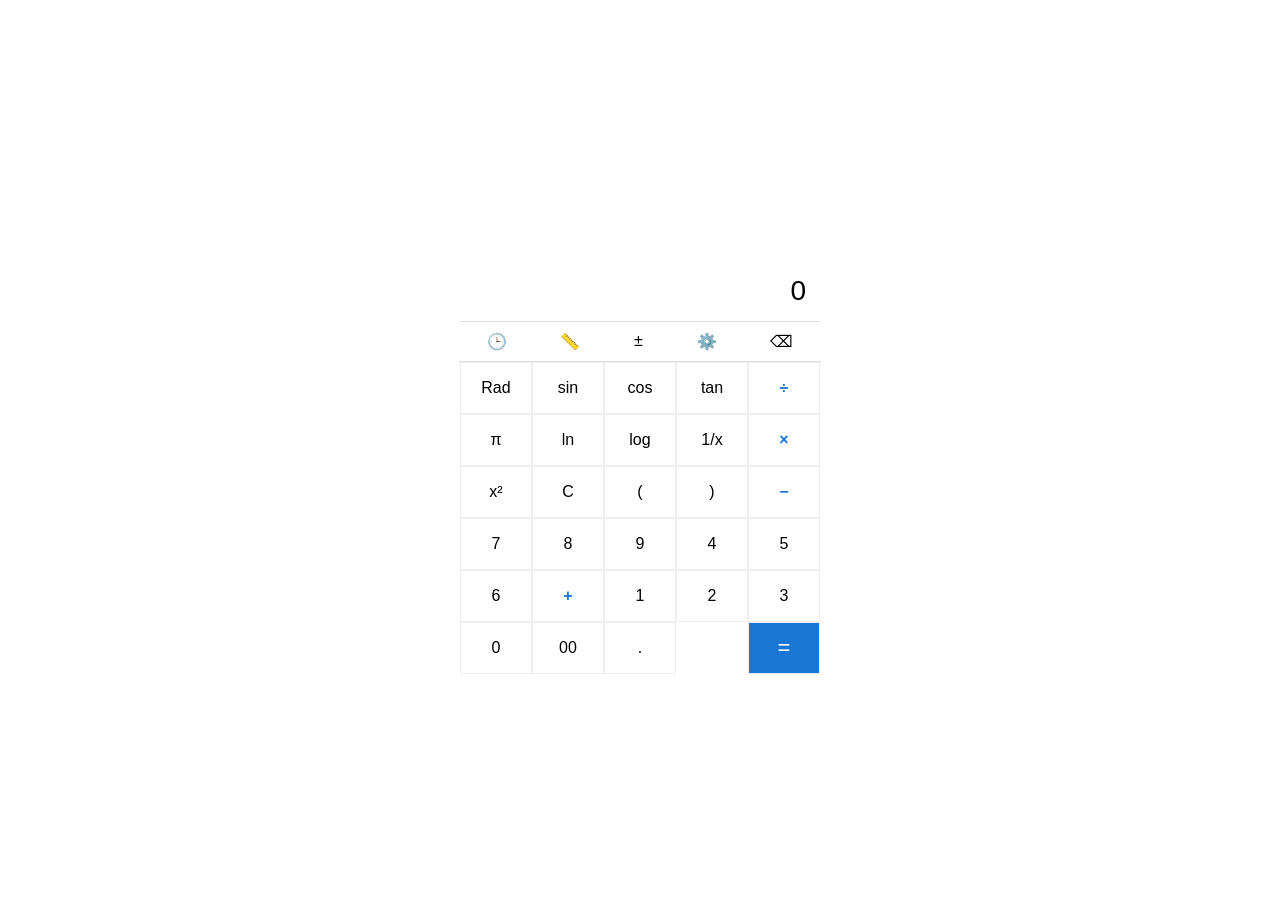
==== index.html @ 4fd92b57 "Change multiplication operator from '*' to '×'" ====
<!DOCTYPE html>
<html lang="en">
<head>
<meta charset="UTF-8">
<title>Scientific Calculator</title>
<meta name="viewport" content="width=device-width, initial-scale=1.0">

<!-- PWA -->
<link rel="manifest" href="manifest.json">
<meta name="theme-color" content="#1976d2">

<style>
*{box-sizing:border-box;}
body{
  margin:0;
  background:#fff;
  min-height:100vh;
  display:flex;
  justify-content:center;
  align-items:center;
  font-family:Arial, sans-serif;
}
.app{
  width:100%;
  max-width:360px;
  background:#fff;
}
.display{
  padding:14px;
  border-bottom:1px solid #ddd;
}
.expression{
  font-size:22px;
  color:#1976d2;
  text-align:right;
  min-height:28px;
  white-space:nowrap;
  overflow-x:auto;
}
.result{
  font-size:28px;
  text-align:right;
  margin-top:6px;
}
.history{
  display:none;
  max-height:140px;
  overflow:auto;
  font-size:14px;
  border-bottom:1px solid #ddd;
}
.history div{
  display:flex;
  justify-content:space-between;
  padding:6px 8px;
  border-bottom:1px solid #eee;
}
.history button{
  width:100%;
  border:none;
  padding:8px;
  background:#e53935;
  color:#fff;
  cursor:pointer;
}
.icon-bar{
  display:flex;
  justify-content:space-around;
  padding:10px 0;
  border-bottom:1px solid #ddd;
}
.buttons{
  display:grid;
  grid-template-columns:repeat(5,1fr);
}
.btn{
  border:1px solid #eee;
  min-height:52px;
  display:flex;
  align-items:center;
  justify-content:center;
  font-size:16px;
  cursor:pointer;
  user-select:none;
}
.op{color:#1976d2;font-weight:bold;}
.equal{
  background:#1976d2;
  color:#fff;
  grid-column:5;
  grid-row:6/span 2;
  font-size:22px;
}
</style>
</head>

<body>
<div class="app">

<div class="display">
  <div class="expression" id="exp"></div>
  <div class="result" id="res">0</div>
</div>

<div class="history" id="history">
  <button onclick="clearHistory()">Delete All</button>
  <div id="historyList"></div>
</div>

<div class="icon-bar">
  <div onclick="toggleHistory()">🕒</div>
  <div>📏</div>
  <div onclick="toggleSign()">±</div>
  <div>⚙️</div>
  <div onclick="back()">⌫</div>
</div>

<div class="buttons">
  <div class="btn">Rad</div>
  <div class="btn" onclick="func('sin')">sin</div>
  <div class="btn" onclick="func('cos')">cos</div>
  <div class="btn" onclick="func('tan')">tan</div>
  <div class="btn op" onclick="add('/')">÷</div>

  <div class="btn" onclick="add('Math.PI')">π</div>
  <div class="btn" onclick="func('ln')">ln</div>
  <div class="btn" onclick="func('log')">log</div>
  <div class="btn" onclick="func('inv')">1/x</div>
  <div class="btn op" onclick="add('×')">×</div>

  <div class="btn" onclick="add('**2')">x²</div>
  <div class="btn" onclick="clearAll()">C</div>
  <div class="btn" onclick="add('(')">(</div>
  <div class="btn" onclick="add(')')">)</div>
  <div class="btn op" onclick="add('-')">−</div>

  <div class="btn" onclick="add('7')">7</div>
  <div class="btn" onclick="add('8')">8</div>
  <div class="btn" onclick="add('9')">9</div>
  <div class="btn equal" onclick="calculate()">=</div>

  <div class="btn" onclick="add('4')">4</div>
  <div class="btn" onclick="add('5')">5</div>
  <div class="btn" onclick="add('6')">6</div>
  <div class="btn op" onclick="add('+')">+</div>

  <div class="btn" onclick="add('1')">1</div>
  <div class="btn" onclick="add('2')">2</div>
  <div class="btn" onclick="add('3')">3</div>

  <div class="btn" onclick="add('0')">0</div>
  <div class="btn" onclick="add('00')">00</div>
  <div class="btn" onclick="add('.')">.</div>
</div>
</div>

<script>
let exp="";
let historyArr=[];

function add(v){
  exp+=v;
  document.getElementById("exp").innerText=exp;
}

function calculate(){
  try{
    let r=eval(exp);
    document.getElementById("res").innerText=r;
    historyArr.unshift(exp+" = "+r);
    renderHistory();
  }catch{
    document.getElementById("res").innerText="Error";
  }
}

function clearAll(){
  exp="";
  document.getElementById("exp").innerText="";
  document.getElementById("res").innerText="0";
}

function back(){
  exp=exp.slice(0,-1);
  document.getElementById("exp").innerText=exp;
}

function toggleSign(){
  if(exp){
    exp="(-1*("+exp+"))";
    document.getElementById("exp").innerText=exp;
  }
}

function func(f){
  if(!exp) return;
  if(f==="sin") exp="Math.sin("+exp+")";
  if(f==="cos") exp="Math.cos("+exp+")";
  if(f==="tan") exp="Math.tan("+exp+")";
  if(f==="ln") exp="Math.log("+exp+")";
  if(f==="log") exp="Math.log10("+exp+")";
  if(f==="inv") exp="1/("+exp+")";
  document.getElementById("exp").innerText=exp;
}

function toggleHistory(){
  let h=document.getElementById("history");
  h.style.display=h.style.display==="block"?"none":"block";
}

function renderHistory(){
  document.getElementById("historyList").innerHTML=
    historyArr.map(x=>`<div>${x}</div>`).join("");
}

function clearHistory(){
  historyArr=[];
  renderHistory();
}

/* PWA Service Worker */
if("serviceWorker" in navigator){
  navigator.serviceWorker.register("sw.js");
}
</script>

</body>
</html>
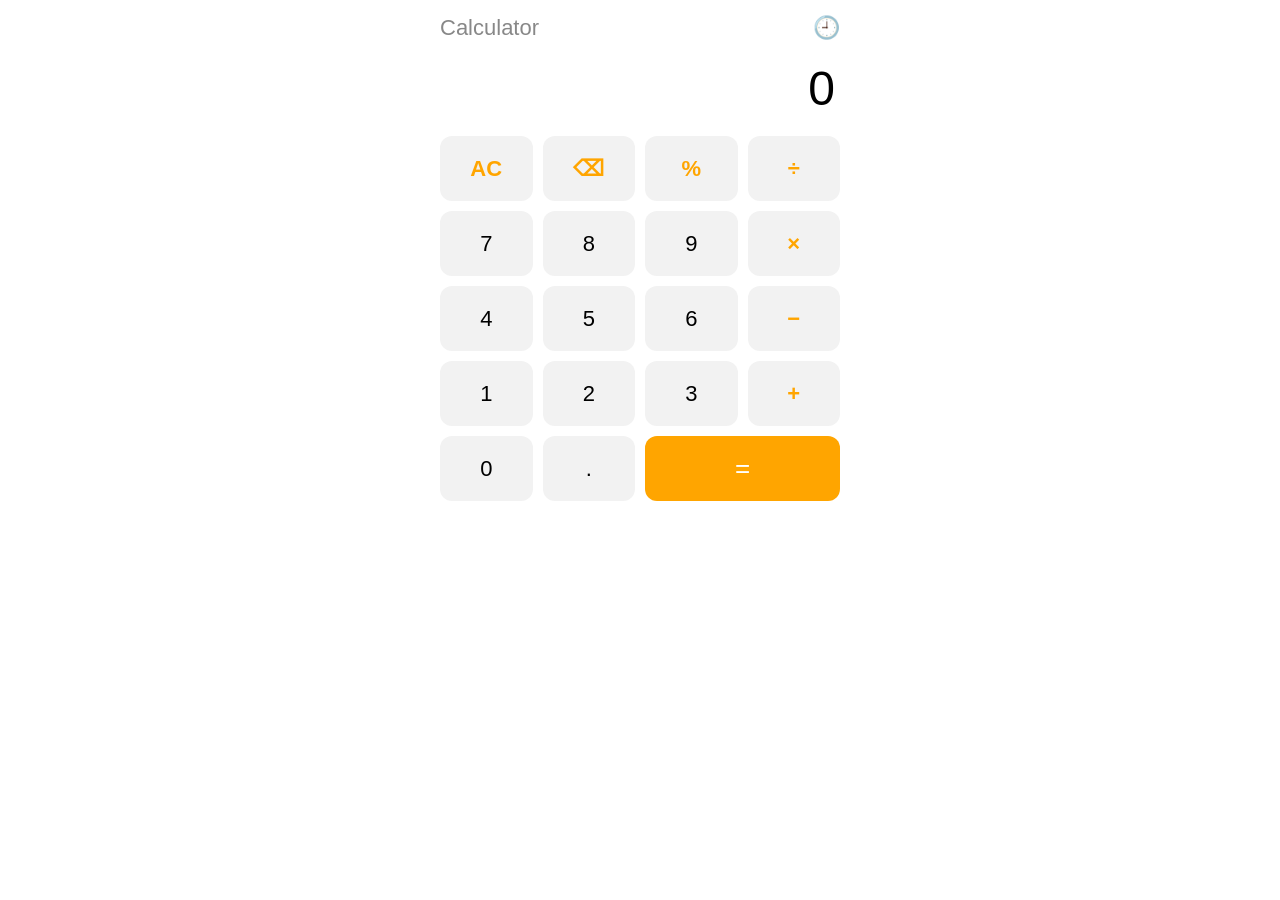
==== commit d3159b69: "Rename index (10).html to index.html" ====
--- a/index.html
+++ b/index.html
@@ -1,226 +1,136 @@
-<!DOCTYPE html>
+        <!DOCTYPE html>
 <html lang="en">
 <head>
 <meta charset="UTF-8">
-<title>Scientific Calculator</title>
 <meta name="viewport" content="width=device-width, initial-scale=1.0">
+<title>Calculator</title>
 
-<!-- PWA -->
+<!-- ✅ PWA MANIFEST -->
 <link rel="manifest" href="manifest.json">
-<meta name="theme-color" content="#1976d2">
+
+<!-- ✅ APP ICON -->
+<link rel="icon" href="icon.png">
 
 <style>
-*{box-sizing:border-box;}
-body{
-  margin:0;
-  background:#fff;
-  min-height:100vh;
-  display:flex;
-  justify-content:center;
-  align-items:center;
-  font-family:Arial, sans-serif;
+body {
+    margin: 0;
+    background: #fff;
+    font-family: Arial, sans-serif;
 }
-.app{
-  width:100%;
-  max-width:360px;
-  background:#fff;
+.calculator {
+    max-width: 400px;
+    margin: auto;
+    padding: 15px;
 }
-.display{
-  padding:14px;
-  border-bottom:1px solid #ddd;
+.top-bar {
+    display: flex;
+    justify-content: space-between;
+    align-items: center;
+    color: #888;
+    font-size: 22px;
 }
-.expression{
-  font-size:22px;
-  color:#1976d2;
-  text-align:right;
-  min-height:28px;
-  white-space:nowrap;
-  overflow-x:auto;
+.display {
+    text-align: right;
+    font-size: 48px;
+    padding: 20px 5px;
+    overflow-x: auto;
 }
-.result{
-  font-size:28px;
-  text-align:right;
-  margin-top:6px;
+.buttons {
+    display: grid;
+    grid-template-columns: repeat(4, 1fr);
+    gap: 10px;
 }
-.history{
-  display:none;
-  max-height:140px;
-  overflow:auto;
-  font-size:14px;
-  border-bottom:1px solid #ddd;
+button {
+    height: 65px;
+    font-size: 22px;
+    border: none;
+    border-radius: 12px;
+    background: #f2f2f2;
 }
-.history div{
-  display:flex;
-  justify-content:space-between;
-  padding:6px 8px;
-  border-bottom:1px solid #eee;
+.operator {
+    color: orange;
+    font-weight: bold;
 }
-.history button{
-  width:100%;
-  border:none;
-  padding:8px;
-  background:#e53935;
-  color:#fff;
-  cursor:pointer;
+.equal {
+    background: orange;
+    color: #fff;
+    font-size: 26px;
 }
-.icon-bar{
-  display:flex;
-  justify-content:space-around;
-  padding:10px 0;
-  border-bottom:1px solid #ddd;
-}
-.buttons{
-  display:grid;
-  grid-template-columns:repeat(5,1fr);
-}
-.btn{
-  border:1px solid #eee;
-  min-height:52px;
-  display:flex;
-  align-items:center;
-  justify-content:center;
-  font-size:16px;
-  cursor:pointer;
-  user-select:none;
-}
-.op{color:#1976d2;font-weight:bold;}
-.equal{
-  background:#1976d2;
-  color:#fff;
-  grid-column:5;
-  grid-row:6/span 2;
-  font-size:22px;
+.history {
+    display: none;
+    margin-top: 10px;
+    font-size: 14px;
 }
 </style>
 </head>
 
 <body>
-<div class="app">
 
-<div class="display">
-  <div class="expression" id="exp"></div>
-  <div class="result" id="res">0</div>
-</div>
+<div class="calculator">
+    <div class="top-bar">
+        <span>Calculator</span>
+        <span onclick="toggleHistory()">🕘</span>
+    </div>
 
-<div class="history" id="history">
-  <button onclick="clearHistory()">Delete All</button>
-  <div id="historyList"></div>
-</div>
+    <div id="display" class="display">0</div>
+    <div id="history" class="history"></div>
 
-<div class="icon-bar">
-  <div onclick="toggleHistory()">🕒</div>
-  <div>📏</div>
-  <div onclick="toggleSign()">±</div>
-  <div>⚙️</div>
-  <div onclick="back()">⌫</div>
-</div>
+    <div class="buttons">
+        <button class="operator" onclick="clearAll()">AC</button>
+        <button class="operator" onclick="backspace()">⌫</button>
+        <button class="operator" onclick="press('%')">%</button>
+        <button class="operator" onclick="press('/')">÷</button>
 
-<div class="buttons">
-  <div class="btn">Rad</div>
-  <div class="btn" onclick="func('sin')">sin</div>
-  <div class="btn" onclick="func('cos')">cos</div>
-  <div class="btn" onclick="func('tan')">tan</div>
-  <div class="btn op" onclick="add('/')">÷</div>
+        <button onclick="press('7')">7</button>
+        <button onclick="press('8')">8</button>
+        <button onclick="press('9')">9</button>
+        <button class="operator" onclick="press('*')">×</button>
 
-  <div class="btn" onclick="add('Math.PI')">π</div>
-  <div class="btn" onclick="func('ln')">ln</div>
-  <div class="btn" onclick="func('log')">log</div>
-  <div class="btn" onclick="func('inv')">1/x</div>
-  <div class="btn op" onclick="add('×')">×</div>
+        <button onclick="press('4')">4</button>
+        <button onclick="press('5')">5</button>
+        <button onclick="press('6')">6</button>
+        <button class="operator" onclick="press('-')">−</button>
 
-  <div class="btn" onclick="add('**2')">x²</div>
-  <div class="btn" onclick="clearAll()">C</div>
-  <div class="btn" onclick="add('(')">(</div>
-  <div class="btn" onclick="add(')')">)</div>
-  <div class="btn op" onclick="add('-')">−</div>
+        <button onclick="press('1')">1</button>
+        <button onclick="press('2')">2</button>
+        <button onclick="press('3')">3</button>
+        <button class="operator" onclick="press('+')">+</button>
 
-  <div class="btn" onclick="add('7')">7</div>
-  <div class="btn" onclick="add('8')">8</div>
-  <div class="btn" onclick="add('9')">9</div>
-  <div class="btn equal" onclick="calculate()">=</div>
-
-  <div class="btn" onclick="add('4')">4</div>
-  <div class="btn" onclick="add('5')">5</div>
-  <div class="btn" onclick="add('6')">6</div>
-  <div class="btn op" onclick="add('+')">+</div>
-
-  <div class="btn" onclick="add('1')">1</div>
-  <div class="btn" onclick="add('2')">2</div>
-  <div class="btn" onclick="add('3')">3</div>
-
-  <div class="btn" onclick="add('0')">0</div>
-  <div class="btn" onclick="add('00')">00</div>
-  <div class="btn" onclick="add('.')">.</div>
-</div>
+        <button onclick="press('0')">0</button>
+        <button onclick="press('.')">.</button>
+        <button class="equal" style="grid-column: span 2" onclick="calculate()">=</button>
+    </div>
 </div>
 
 <script>
-let exp="";
-let historyArr=[];
+let display = document.getElementById("display");
+let historyBox = document.getElementById("history");
 
-function add(v){
-  exp+=v;
-  document.getElementById("exp").innerText=exp;
+function press(val) {
+    if (display.innerText === "0") display.innerText = "";
+    display.innerText += (val === "*") ? "×" : val;
+}
+function clearAll() { display.innerText = "0"; }
+function backspace() {
+    display.innerText = display.innerText.slice(0, -1) || "0";
+}
+function calculate() {
+    try {
+        let exp = display.innerText.replace(/×/g, "*");
+        let result = eval(exp);
+        display.innerText = result;
+    } catch {
+        display.innerText = "Error";
+    }
+}
+function toggleHistory() {
+    historyBox.style.display =
+      historyBox.style.display === "block" ? "none" : "block";
 }
 
-function calculate(){
-  try{
-    let r=eval(exp);
-    document.getElementById("res").innerText=r;
-    historyArr.unshift(exp+" = "+r);
-    renderHistory();
-  }catch{
-    document.getElementById("res").innerText="Error";
-  }
-}
-
-function clearAll(){
-  exp="";
-  document.getElementById("exp").innerText="";
-  document.getElementById("res").innerText="0";
-}
-
-function back(){
-  exp=exp.slice(0,-1);
-  document.getElementById("exp").innerText=exp;
-}
-
-function toggleSign(){
-  if(exp){
-    exp="(-1*("+exp+"))";
-    document.getElementById("exp").innerText=exp;
-  }
-}
-
-function func(f){
-  if(!exp) return;
-  if(f==="sin") exp="Math.sin("+exp+")";
-  if(f==="cos") exp="Math.cos("+exp+")";
-  if(f==="tan") exp="Math.tan("+exp+")";
-  if(f==="ln") exp="Math.log("+exp+")";
-  if(f==="log") exp="Math.log10("+exp+")";
-  if(f==="inv") exp="1/("+exp+")";
-  document.getElementById("exp").innerText=exp;
-}
-
-function toggleHistory(){
-  let h=document.getElementById("history");
-  h.style.display=h.style.display==="block"?"none":"block";
-}
-
-function renderHistory(){
-  document.getElementById("historyList").innerHTML=
-    historyArr.map(x=>`<div>${x}</div>`).join("");
-}
-
-function clearHistory(){
-  historyArr=[];
-  renderHistory();
-}
-
-/* PWA Service Worker */
-if("serviceWorker" in navigator){
-  navigator.serviceWorker.register("sw.js");
+/* ✅ OFFLINE SUPPORT */
+if ("serviceWorker" in navigator) {
+    navigator.serviceWorker.register("sw.js");
 }
 </script>
 
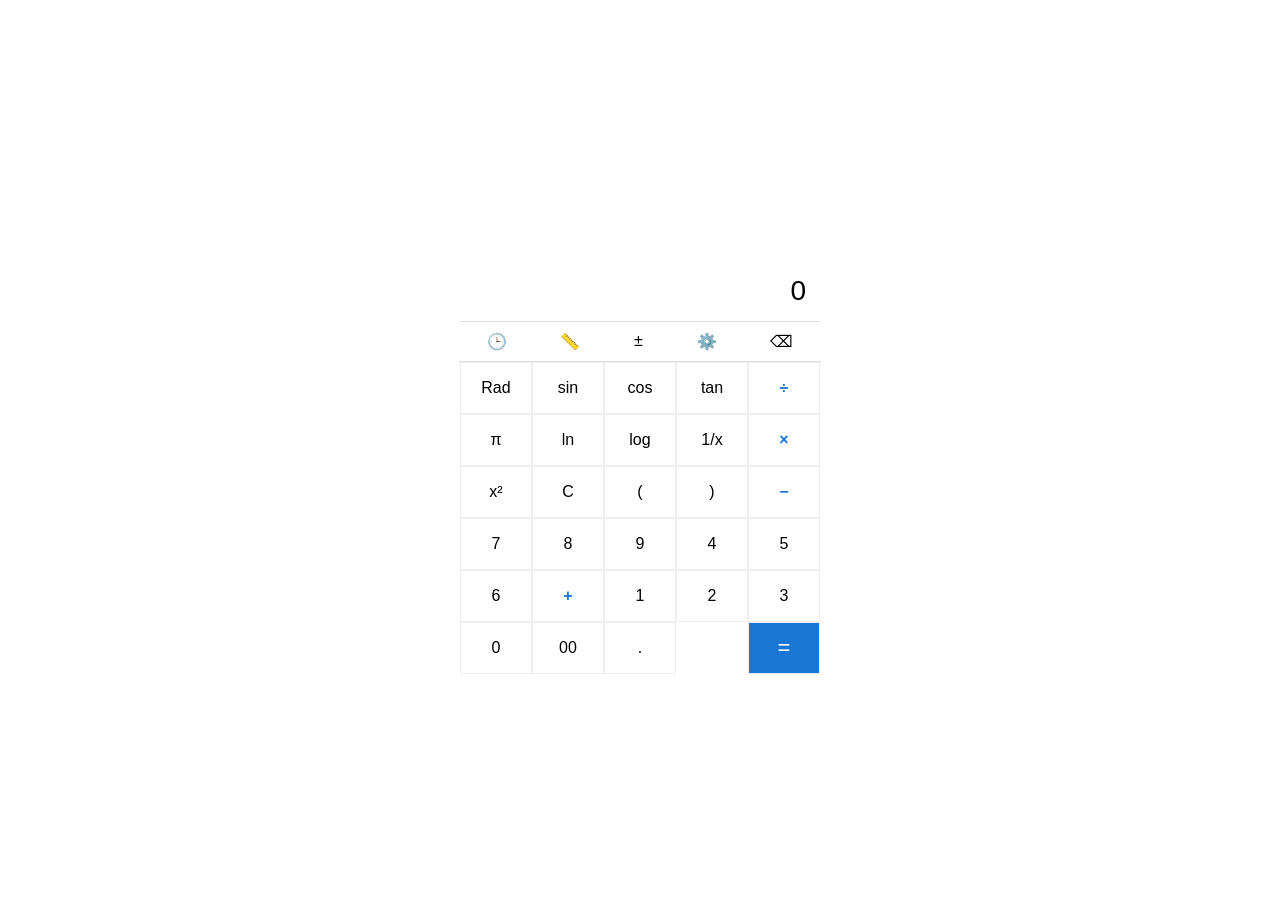
==== commit 2e489d17: "Rename index (11).html to index.html" ====
--- a/index.html
+++ b/index.html
@@ -1,136 +1,226 @@
-        <!DOCTYPE html>
+<!DOCTYPE html>
 <html lang="en">
 <head>
 <meta charset="UTF-8">
+<title>Scientific Calculator</title>
 <meta name="viewport" content="width=device-width, initial-scale=1.0">
-<title>Calculator</title>
-
-<!-- ✅ PWA MANIFEST -->
+
+<!-- PWA -->
 <link rel="manifest" href="manifest.json">
-
-<!-- ✅ APP ICON -->
-<link rel="icon" href="icon.png">
+<meta name="theme-color" content="#1976d2">
 
 <style>
-body {
-    margin: 0;
-    background: #fff;
-    font-family: Arial, sans-serif;
-}
-.calculator {
-    max-width: 400px;
-    margin: auto;
-    padding: 15px;
-}
-.top-bar {
-    display: flex;
-    justify-content: space-between;
-    align-items: center;
-    color: #888;
-    font-size: 22px;
-}
-.display {
-    text-align: right;
-    font-size: 48px;
-    padding: 20px 5px;
-    overflow-x: auto;
-}
-.buttons {
-    display: grid;
-    grid-template-columns: repeat(4, 1fr);
-    gap: 10px;
-}
-button {
-    height: 65px;
-    font-size: 22px;
-    border: none;
-    border-radius: 12px;
-    background: #f2f2f2;
-}
-.operator {
-    color: orange;
-    font-weight: bold;
-}
-.equal {
-    background: orange;
-    color: #fff;
-    font-size: 26px;
-}
-.history {
-    display: none;
-    margin-top: 10px;
-    font-size: 14px;
+*{box-sizing:border-box;}
+body{
+  margin:0;
+  background:#fff;
+  min-height:100vh;
+  display:flex;
+  justify-content:center;
+  align-items:center;
+  font-family:Arial, sans-serif;
+}
+.app{
+  width:100%;
+  max-width:360px;
+  background:#fff;
+}
+.display{
+  padding:14px;
+  border-bottom:1px solid #ddd;
+}
+.expression{
+  font-size:22px;
+  color:#1976d2;
+  text-align:right;
+  min-height:28px;
+  white-space:nowrap;
+  overflow-x:auto;
+}
+.result{
+  font-size:28px;
+  text-align:right;
+  margin-top:6px;
+}
+.history{
+  display:none;
+  max-height:140px;
+  overflow:auto;
+  font-size:14px;
+  border-bottom:1px solid #ddd;
+}
+.history div{
+  display:flex;
+  justify-content:space-between;
+  padding:6px 8px;
+  border-bottom:1px solid #eee;
+}
+.history button{
+  width:100%;
+  border:none;
+  padding:8px;
+  background:#e53935;
+  color:#fff;
+  cursor:pointer;
+}
+.icon-bar{
+  display:flex;
+  justify-content:space-around;
+  padding:10px 0;
+  border-bottom:1px solid #ddd;
+}
+.buttons{
+  display:grid;
+  grid-template-columns:repeat(5,1fr);
+}
+.btn{
+  border:1px solid #eee;
+  min-height:52px;
+  display:flex;
+  align-items:center;
+  justify-content:center;
+  font-size:16px;
+  cursor:pointer;
+  user-select:none;
+}
+.op{color:#1976d2;font-weight:bold;}
+.equal{
+  background:#1976d2;
+  color:#fff;
+  grid-column:5;
+  grid-row:6/span 2;
+  font-size:22px;
 }
 </style>
 </head>
 
 <body>
-
-<div class="calculator">
-    <div class="top-bar">
-        <span>Calculator</span>
-        <span onclick="toggleHistory()">🕘</span>
-    </div>
-
-    <div id="display" class="display">0</div>
-    <div id="history" class="history"></div>
-
-    <div class="buttons">
-        <button class="operator" onclick="clearAll()">AC</button>
-        <button class="operator" onclick="backspace()">⌫</button>
-        <button class="operator" onclick="press('%')">%</button>
-        <button class="operator" onclick="press('/')">÷</button>
-
-        <button onclick="press('7')">7</button>
-        <button onclick="press('8')">8</button>
-        <button onclick="press('9')">9</button>
-        <button class="operator" onclick="press('*')">×</button>
-
-        <button onclick="press('4')">4</button>
-        <button onclick="press('5')">5</button>
-        <button onclick="press('6')">6</button>
-        <button class="operator" onclick="press('-')">−</button>
-
-        <button onclick="press('1')">1</button>
-        <button onclick="press('2')">2</button>
-        <button onclick="press('3')">3</button>
-        <button class="operator" onclick="press('+')">+</button>
-
-        <button onclick="press('0')">0</button>
-        <button onclick="press('.')">.</button>
-        <button class="equal" style="grid-column: span 2" onclick="calculate()">=</button>
-    </div>
+<div class="app">
+
+<div class="display">
+  <div class="expression" id="exp"></div>
+  <div class="result" id="res">0</div>
+</div>
+
+<div class="history" id="history">
+  <button onclick="clearHistory()">Delete All</button>
+  <div id="historyList"></div>
+</div>
+
+<div class="icon-bar">
+  <div onclick="toggleHistory()">🕒</div>
+  <div>📏</div>
+  <div onclick="toggleSign()">±</div>
+  <div>⚙️</div>
+  <div onclick="back()">⌫</div>
+</div>
+
+<div class="buttons">
+  <div class="btn">Rad</div>
+  <div class="btn" onclick="func('sin')">sin</div>
+  <div class="btn" onclick="func('cos')">cos</div>
+  <div class="btn" onclick="func('tan')">tan</div>
+  <div class="btn op" onclick="add('/')">÷</div>
+
+  <div class="btn" onclick="add('Math.PI')">π</div>
+  <div class="btn" onclick="func('ln')">ln</div>
+  <div class="btn" onclick="func('log')">log</div>
+  <div class="btn" onclick="func('inv')">1/x</div>
+  <div class="btn op" onclick="add('×')">×</div>
+
+  <div class="btn" onclick="add('**2')">x²</div>
+  <div class="btn" onclick="clearAll()">C</div>
+  <div class="btn" onclick="add('(')">(</div>
+  <div class="btn" onclick="add(')')">)</div>
+  <div class="btn op" onclick="add('-')">−</div>
+
+  <div class="btn" onclick="add('7')">7</div>
+  <div class="btn" onclick="add('8')">8</div>
+  <div class="btn" onclick="add('9')">9</div>
+  <div class="btn equal" onclick="calculate()">=</div>
+
+  <div class="btn" onclick="add('4')">4</div>
+  <div class="btn" onclick="add('5')">5</div>
+  <div class="btn" onclick="add('6')">6</div>
+  <div class="btn op" onclick="add('+')">+</div>
+
+  <div class="btn" onclick="add('1')">1</div>
+  <div class="btn" onclick="add('2')">2</div>
+  <div class="btn" onclick="add('3')">3</div>
+
+  <div class="btn" onclick="add('0')">0</div>
+  <div class="btn" onclick="add('00')">00</div>
+  <div class="btn" onclick="add('.')">.</div>
+</div>
 </div>
 
 <script>
-let display = document.getElementById("display");
-let historyBox = document.getElementById("history");
-
-function press(val) {
-    if (display.innerText === "0") display.innerText = "";
-    display.innerText += (val === "*") ? "×" : val;
-}
-function clearAll() { display.innerText = "0"; }
-function backspace() {
-    display.innerText = display.innerText.slice(0, -1) || "0";
-}
-function calculate() {
-    try {
-        let exp = display.innerText.replace(/×/g, "*");
-        let result = eval(exp);
-        display.innerText = result;
-    } catch {
-        display.innerText = "Error";
-    }
-}
-function toggleHistory() {
-    historyBox.style.display =
-      historyBox.style.display === "block" ? "none" : "block";
-}
-
-/* ✅ OFFLINE SUPPORT */
-if ("serviceWorker" in navigator) {
-    navigator.serviceWorker.register("sw.js");
+let exp="";
+let historyArr=[];
+
+function add(v){
+  exp+=v;
+  document.getElementById("exp").innerText=exp;
+}
+
+function calculate(){
+  try{
+    let r=eval(exp);
+    document.getElementById("res").innerText=r;
+    historyArr.unshift(exp+" = "+r);
+    renderHistory();
+  }catch{
+    document.getElementById("res").innerText="Error";
+  }
+}
+
+function clearAll(){
+  exp="";
+  document.getElementById("exp").innerText="";
+  document.getElementById("res").innerText="0";
+}
+
+function back(){
+  exp=exp.slice(0,-1);
+  document.getElementById("exp").innerText=exp;
+}
+
+function toggleSign(){
+  if(exp){
+    exp="(-1*("+exp+"))";
+    document.getElementById("exp").innerText=exp;
+  }
+}
+
+function func(f){
+  if(!exp) return;
+  if(f==="sin") exp="Math.sin("+exp+")";
+  if(f==="cos") exp="Math.cos("+exp+")";
+  if(f==="tan") exp="Math.tan("+exp+")";
+  if(f==="ln") exp="Math.log("+exp+")";
+  if(f==="log") exp="Math.log10("+exp+")";
+  if(f==="inv") exp="1/("+exp+")";
+  document.getElementById("exp").innerText=exp;
+}
+
+function toggleHistory(){
+  let h=document.getElementById("history");
+  h.style.display=h.style.display==="block"?"none":"block";
+}
+
+function renderHistory(){
+  document.getElementById("historyList").innerHTML=
+    historyArr.map(x=>`<div>${x}</div>`).join("");
+}
+
+function clearHistory(){
+  historyArr=[];
+  renderHistory();
+}
+
+/* PWA Service Worker */
+if("serviceWorker" in navigator){
+  navigator.serviceWorker.register("sw.js");
 }
 </script>
 
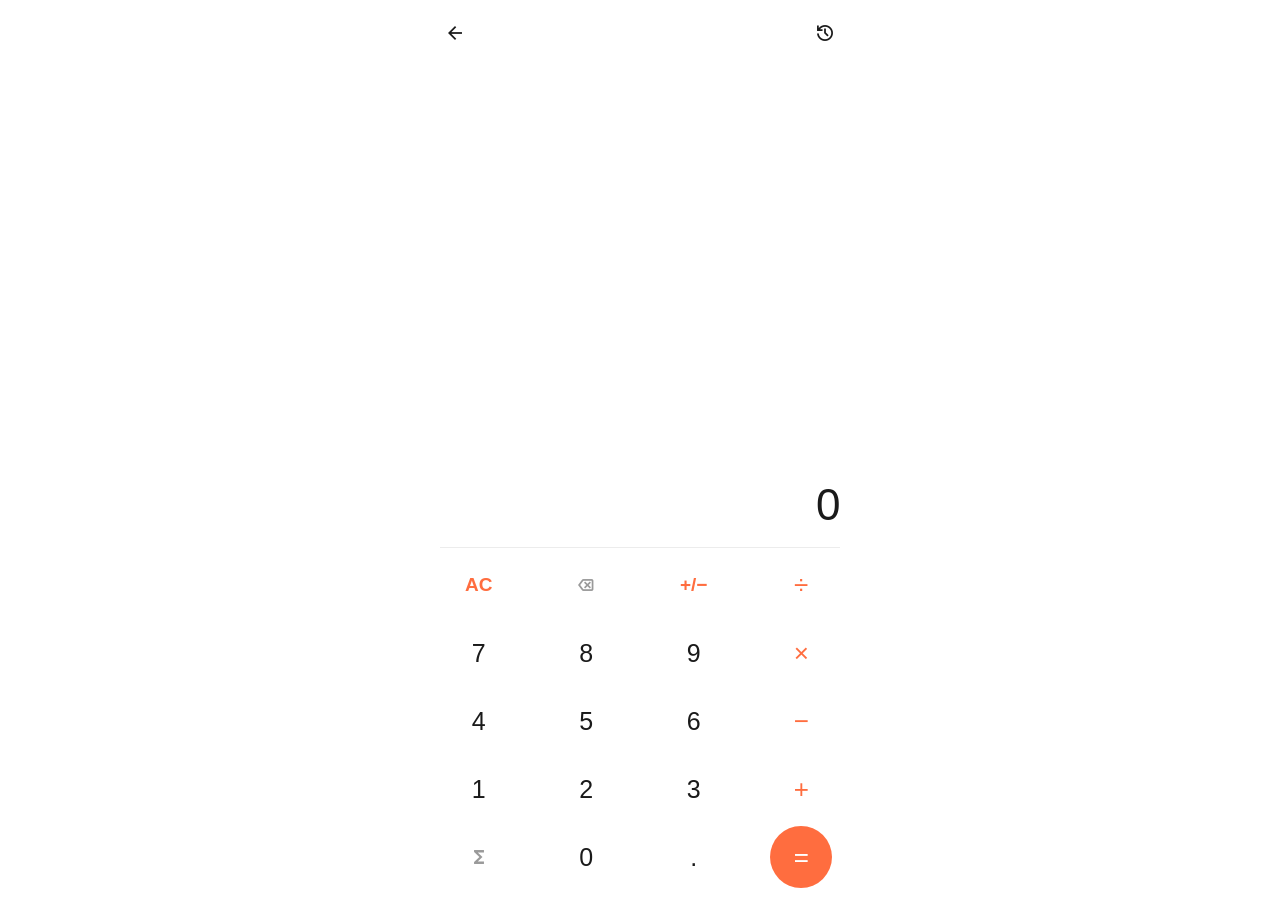
==== commit 761df30a: "Update index.html" ====
--- a/index.html
+++ b/index.html
@@ -2,227 +2,607 @@
 <html lang="en">
 <head>
 <meta charset="UTF-8">
-<title>Scientific Calculator</title>
-<meta name="viewport" content="width=device-width, initial-scale=1.0">
-
-<!-- PWA -->
-<link rel="manifest" href="manifest.json">
-<meta name="theme-color" content="#1976d2">
-
+<meta name="viewport" content="width=device-width, initial-scale=1.0, maximum-scale=1.0, user-scalable=yes, viewport-fit=cover">
+<title>Scientific Calculator – PaisaTrack</title>
+
+<link rel="stylesheet" href="https://fonts.googleapis.com/css2?family=Material+Symbols+Outlined:FILL@0..1" />
 <style>
-*{box-sizing:border-box;}
-body{
-  margin:0;
-  background:#fff;
-  min-height:100vh;
-  display:flex;
-  justify-content:center;
-  align-items:center;
-  font-family:Arial, sans-serif;
-}
-.app{
-  width:100%;
-  max-width:360px;
-  background:#fff;
-}
-.display{
-  padding:14px;
-  border-bottom:1px solid #ddd;
-}
-.expression{
-  font-size:22px;
-  color:#1976d2;
-  text-align:right;
-  min-height:28px;
-  white-space:nowrap;
-  overflow-x:auto;
-}
-.result{
-  font-size:28px;
-  text-align:right;
-  margin-top:6px;
-}
-.history{
-  display:none;
-  max-height:140px;
-  overflow:auto;
-  font-size:14px;
-  border-bottom:1px solid #ddd;
-}
-.history div{
-  display:flex;
-  justify-content:space-between;
-  padding:6px 8px;
-  border-bottom:1px solid #eee;
-}
-.history button{
-  width:100%;
-  border:none;
-  padding:8px;
-  background:#e53935;
-  color:#fff;
-  cursor:pointer;
-}
-.icon-bar{
-  display:flex;
-  justify-content:space-around;
-  padding:10px 0;
-  border-bottom:1px solid #ddd;
-}
-.buttons{
-  display:grid;
-  grid-template-columns:repeat(5,1fr);
-}
-.btn{
-  border:1px solid #eee;
-  min-height:52px;
-  display:flex;
-  align-items:center;
-  justify-content:center;
-  font-size:16px;
-  cursor:pointer;
-  user-select:none;
-}
-.op{color:#1976d2;font-weight:bold;}
-.equal{
-  background:#1976d2;
-  color:#fff;
-  grid-column:5;
-  grid-row:6/span 2;
-  font-size:22px;
+.icon-btn {
+  width: 42px;
+  height: 42px;
+  border-radius: 50%;
+  border: none;
+  background: transparent;
+  
+  display: flex;
+  align-items: center;
+  justify-content: center;
+  
+  cursor: pointer;
+}
+
+*, *::before, *::after { box-sizing: border-box; margin: 0; padding: 0; }
+* { -webkit-tap-highlight-color: transparent; user-select: none; -webkit-user-select: none; }
+
+/* ========== THEME VARIABLES – LIGHT MODE ========== */
+:root {
+  --bg: #ffffff;
+  --card: #ffffff;
+  --surf: #f5f5f5;
+  --dim: #ececec;
+  --dim2: #e0e0e0;
+  --accent: #FF6D3F;
+  --accent2: #E85A2E;
+  --sub: #9a9a9a;
+  --text: #1a1a1a;
+  --fh: 'Sora', sans-serif;
+  --fb: 'DM Sans', sans-serif;
+  --fm: 'DM Mono', monospace;
+}
+
+/* ========== DARK MODE ========== */
+body.dark {
+  --bg: #000000;
+  --card: #000000;
+  --surf: #111111;
+  --dim: #1c1c1c;
+  --dim2: #262626;
+  --accent: #5CFF78;
+  --accent2: #FF6D3F;
+  --sub: #6b6b6b;
+  --text: #f0f0f0;
+}
+
+html { height: 100%; }
+body {
+  background: var(--bg);
+  display: flex;
+  justify-content: center;
+  align-items: flex-start;
+  min-height: 100vh;
+  font-family: var(--fb);
+  -webkit-font-smoothing: antialiased;
+  transition: background 0.2s, color 0.2s;
+}
+
+/* ── WRAPPER ── */
+.calc-app {
+  width: 100%;
+  max-width: 440px;
+  background: var(--card);
+  min-height: 100vh;
+  transition: background 0.2s;
+  display: flex;
+  flex-direction: column;
+  position: relative;
+}
+
+/* ── TOPBAR ── */
+.topbar {
+  display: flex; align-items: center; justify-content: space-between;
+  padding: 14px 16px;
+  background: var(--card);
+  flex-shrink: 0;
+}
+.icon-btn {
+  width: 38px; height: 38px; border-radius: 50%;
+  background: transparent; border: none;
+  display: flex; align-items: center; justify-content: center;
+  cursor: pointer; flex-shrink: 0; transition: background .15s;
+}
+.icon-btn:active { background: var(--dim); }
+.icon-btn .material-symbols-outlined { font-size: 22px; color: var(--text); }
+.topbar-spacer { flex: 1; }
+
+/* ── SCI FUNCTIONS STRIP (collapsible) ── */
+.sci-strip {
+  display: none;
+  grid-template-columns: repeat(5, 1fr);
+  gap: 1px;
+  background: var(--dim);
+  flex-shrink: 0;
+}
+.sci-strip.show { display: grid; }
+.sci-btn {
+  background: var(--surf);
+  min-height: 46px;
+  display: flex; align-items: center; justify-content: center;
+  font-size: 13px; font-weight: 600; color: var(--accent);
+  cursor: pointer; border: none; font-family: var(--fb);
+  transition: background .1s;
+}
+.sci-btn:active { background: var(--dim2); }
+
+/* ── DISPLAY AREA ── */
+.display-area {
+  padding: 0 20px 18px;
+  background: var(--card);
+  display: flex;
+  flex-direction: column;
+  justify-content: flex-end;
+  transition: background 0.2s;
+  flex: 1;
+  min-height: 140px;
+}
+.expression {
+  font-family: var(--fm);
+  font-size: 14px;
+  font-weight: 400;
+  color: var(--sub);
+  text-align: right;
+  min-height: 20px;
+  max-height: 44px;
+  overflow-y: auto;
+  word-break: break-all;
+  overflow-wrap: break-word;
+  margin-bottom: 6px;
+  letter-spacing: .01em;
+  line-height: 1.3;
+  scrollbar-width: none;
+}
+.expression::-webkit-scrollbar { display: none; }
+
+.result {
+  font-family: var(--fb);
+  font-size: 44px;
+  font-weight: 400;
+  text-align: right;
+  color: var(--text);
+  letter-spacing: -.5px;
+  line-height: 1.1;
+  word-break: break-all;
+  overflow-wrap: break-word;
+  max-height: 52px;
+  overflow: hidden;
+  transition: font-size 0.15s ease;
+}
+
+.display-divider {
+  height: 1px;
+  background: var(--dim);
+  margin: 0 20px;
+  flex-shrink: 0;
+}
+
+/* ── BUTTON GRID ── */
+.button-grid {
+  display: grid;
+  grid-template-columns: repeat(4, 1fr);
+  gap: 2px;
+  background: var(--card);
+  flex-shrink: 0;
+  padding: 4px 6px 10px;
+}
+
+.btn {
+  background: var(--card);
+  min-height: 62px;
+  display: flex; align-items: center; justify-content: center;
+  font-size: 24px; font-weight: 400;
+  cursor: pointer; transition: background .08s, transform .08s;
+  color: var(--text); border: none;
+  font-family: var(--fb);
+  border-radius: 50%;
+  margin: 2px auto;
+  width: 62px; height: 62px;
+}
+.btn:active { background: var(--dim); transform: scale(.94); }
+
+.top-row-btn { font-size: 19px; color: var(--accent); font-weight: 600; }
+.op-btn { color: var(--accent); font-weight: 500; font-size: 26px; }
+.num-btn { color: var(--text); font-size: 25px; }
+
+.equal-btn {
+  background: var(--accent);
+  color: #fff; font-weight: 500; font-size: 26px;
+}
+.equal-btn:active { background: var(--accent2); }
+
+.ghost-btn { color: var(--sub); }
+.ghost-btn .material-symbols-outlined { font-size: 22px; color: var(--sub); }
+
+/* ── HISTORY OVERLAY (full page) ── */
+.history-overlay {
+  display: none;
+  position: fixed;
+  inset: 0;
+  z-index: 100;
+  background: var(--card);
+  flex-direction: column;
+  max-width: 440px;
+  margin: 0 auto;
+}
+.history-overlay.show { display: flex; }
+.history-header {
+  display: flex; align-items: center; justify-content: space-between;
+  padding: 14px 8px;
+  flex-shrink: 0;
+}
+.history-header h2 {
+  font-family: var(--fb); font-size: 19px; font-weight: 500;
+  color: var(--text);
+}
+#historyList {
+  flex: 1;
+  overflow-y: auto;
+  padding: 8px 20px;
+}
+#historyList .entry {
+  text-align: right;
+  padding: 14px 0;
+}
+#historyList .entry .exp {
+  font-family: var(--fm); font-size: 14px; color: var(--sub);
+  word-break: break-all; line-height: 1.4;
+}
+#historyList .entry .res {
+  font-family: var(--fm); font-size: 15px; color: var(--text);
+  word-break: break-all; line-height: 1.4; margin-top: 2px;
+}
+.history-empty {
+  color: var(--sub); text-align: center; padding: 40px 0;
+  font-family: var(--fb); font-size: 14px;
+}
+.history-bottom {
+  border-top: 1px solid var(--dim);
+  padding: 16px 20px;
+  flex-shrink: 0;
+  cursor: pointer;
+}
+.history-bottom .res {
+  font-family: var(--fb); font-size: 34px; color: var(--text);
+  text-align: right; word-break: break-all;
+}
+
+@media (max-width: 380px) {
+  .btn { width: 56px; height: 56px; min-height: 56px; font-size: 22px; }
+  .result { font-size: 36px; }
+  .sci-btn { font-size: 12px; min-height: 42px; }
 }
 </style>
 </head>
-
 <body>
-<div class="app">
-
-<div class="display">
-  <div class="expression" id="exp"></div>
-  <div class="result" id="res">0</div>
+
+<div class="calc-app">
+
+  <!-- TOPBAR -->
+  <div class="topbar">
+    <button class="icon-btn" id="backBtn">
+      <span class="material-symbols-outlined">arrow_back</span>
+    </button>
+    <div class="topbar-spacer"></div>
+    <button class="icon-btn" id="historyToggleBtn">
+      <span class="material-symbols-outlined">history</span>
+    </button>
+  </div>
+
+  <!-- SCI FUNCTIONS STRIP -->
+  <div class="sci-strip" id="sciStrip">
+    <div class="sci-btn" data-func="sin">sin</div>
+    <div class="sci-btn" data-func="cos">cos</div>
+    <div class="sci-btn" data-func="tan">tan</div>
+    <div class="sci-btn" data-func="ln">ln</div>
+    <div class="sci-btn" data-func="log">log</div>
+    <div class="sci-btn" data-func="sqrt">√</div>
+    <div class="sci-btn" data-func="sq">x²</div>
+    <div class="sci-btn" data-func="inv">1/x</div>
+    <div class="sci-btn" data-val="PI">π</div>
+    <div class="sci-btn" data-val="(">( )</div>
+  </div>
+
+  <!-- DISPLAY -->
+  <div class="display-area">
+    <div class="expression" id="expressionDisplay"></div>
+    <div class="result" id="resultDisplay">0</div>
+  </div>
+  <div class="display-divider"></div>
+
+  <!-- BUTTON GRID -->
+  <div class="button-grid">
+    <div class="btn top-row-btn" id="clearAllBtn">AC</div>
+    <div class="btn top-row-btn ghost-btn" id="backspaceBtn">
+      <span class="material-symbols-outlined">backspace</span>
+    </div>
+    <div class="btn top-row-btn" id="toggleSignBtn">+/−</div>
+    <div class="btn op-btn" data-op="/">÷</div>
+
+    <div class="btn num-btn" data-val="7">7</div>
+    <div class="btn num-btn" data-val="8">8</div>
+    <div class="btn num-btn" data-val="9">9</div>
+    <div class="btn op-btn" data-op="×">×</div>
+
+    <div class="btn num-btn" data-val="4">4</div>
+    <div class="btn num-btn" data-val="5">5</div>
+    <div class="btn num-btn" data-val="6">6</div>
+    <div class="btn op-btn" data-op="-">−</div>
+
+    <div class="btn num-btn" data-val="1">1</div>
+    <div class="btn num-btn" data-val="2">2</div>
+    <div class="btn num-btn" data-val="3">3</div>
+    <div class="btn op-btn" data-op="+">+</div>
+
+    <div class="btn ghost-btn" id="sciToggleBtn">
+      <span class="material-symbols-outlined">functions</span>
+    </div>
+    <div class="btn num-btn" data-val="0">0</div>
+    <div class="btn num-btn" data-val=".">.</div>
+    <div class="btn equal-btn" id="equalBtn">=</div>
+  </div>
+
 </div>
 
-<div class="history" id="history">
-  <button onclick="clearHistory()">Delete All</button>
+<!-- HISTORY OVERLAY -->
+<div class="history-overlay" id="historyOverlay">
+  <div class="history-header">
+    <button class="icon-btn" id="historyBackBtn">
+      <span class="material-symbols-outlined">arrow_back</span>
+    </button>
+    <h2>History</h2>
+    <button class="icon-btn" id="clearHistoryBtn">
+      <span class="material-symbols-outlined">delete</span>
+    </button>
+  </div>
   <div id="historyList"></div>
+  <div class="history-bottom" id="historyBottom">
+    <div class="res" id="historyBottomResult">0</div>
+  </div>
 </div>
 
-<div class="icon-bar">
-  <div onclick="toggleHistory()">🕒</div>
-  <div>📏</div>
-  <div onclick="toggleSign()">±</div>
-  <div>⚙️</div>
-  <div onclick="back()">⌫</div>
-</div>
-
-<div class="buttons">
-  <div class="btn">Rad</div>
-  <div class="btn" onclick="func('sin')">sin</div>
-  <div class="btn" onclick="func('cos')">cos</div>
-  <div class="btn" onclick="func('tan')">tan</div>
-  <div class="btn op" onclick="add('/')">÷</div>
-
-  <div class="btn" onclick="add('Math.PI')">π</div>
-  <div class="btn" onclick="func('ln')">ln</div>
-  <div class="btn" onclick="func('log')">log</div>
-  <div class="btn" onclick="func('inv')">1/x</div>
-  <div class="btn op" onclick="add('×')">×</div>
-
-  <div class="btn" onclick="add('**2')">x²</div>
-  <div class="btn" onclick="clearAll()">C</div>
-  <div class="btn" onclick="add('(')">(</div>
-  <div class="btn" onclick="add(')')">)</div>
-  <div class="btn op" onclick="add('-')">−</div>
-
-  <div class="btn" onclick="add('7')">7</div>
-  <div class="btn" onclick="add('8')">8</div>
-  <div class="btn" onclick="add('9')">9</div>
-  <div class="btn equal" onclick="calculate()">=</div>
-
-  <div class="btn" onclick="add('4')">4</div>
-  <div class="btn" onclick="add('5')">5</div>
-  <div class="btn" onclick="add('6')">6</div>
-  <div class="btn op" onclick="add('+')">+</div>
-
-  <div class="btn" onclick="add('1')">1</div>
-  <div class="btn" onclick="add('2')">2</div>
-  <div class="btn" onclick="add('3')">3</div>
-
-  <div class="btn" onclick="add('0')">0</div>
-  <div class="btn" onclick="add('00')">00</div>
-  <div class="btn" onclick="add('.')">.</div>
-</div>
-</div>
-
 <script>
-let exp="";
-let historyArr=[];
-
-function add(v){
-  exp+=v;
-  document.getElementById("exp").innerText=exp;
-}
-
-function calculate(){
-  try{
-    let r=eval(exp);
-    document.getElementById("res").innerText=r;
-    historyArr.unshift(exp+" = "+r);
+// ========== THEME SYNC ==========
+function applyTheme() {
+  const savedTheme = localStorage.getItem('ptTheme');
+  if (savedTheme === 'dark') {
+    document.body.classList.add('dark');
+  } else {
+    document.body.classList.remove('dark');
+  }
+}
+window.addEventListener('storage', function(e) {
+  if (e.key === 'ptTheme') {
+    if (e.newValue === 'dark') document.body.classList.add('dark');
+    else document.body.classList.remove('dark');
+  }
+});
+applyTheme();
+
+var expr = '';
+var justCalc = false;
+var calcHistory = [];
+
+var exprDiv   = document.getElementById('expressionDisplay');
+var resultDiv = document.getElementById('resultDisplay');
+var histOverlay = document.getElementById('historyOverlay');
+var histList  = document.getElementById('historyList');
+var histBottomRes = document.getElementById('historyBottomResult');
+var sciStrip = document.getElementById('sciStrip');
+
+/* ── SCALE RESULT FONT BASED ON LENGTH ── */
+function scaleResultFont(text) {
+  var len = text.length;
+  var base = 44;
+  if (len <= 8) base = 44;
+  else if (len <= 10) base = 38;
+  else if (len <= 13) base = 32;
+  else if (len <= 16) base = 27;
+  else if (len <= 20) base = 22;
+  else if (len <= 25) base = 18;
+  else base = 15;
+  var isSmall = window.innerWidth <= 380;
+  if (isSmall) base = Math.max(base - 4, 14);
+  resultDiv.style.fontSize = base + 'px';
+}
+
+/* ── DISPLAY UPDATE ── */
+function updateDisplay() {
+  exprDiv.innerText = expr || '';
+  if (!expr.trim()) {
+    resultDiv.innerText = '0';
+    scaleResultFont('0');
+    histBottomRes.innerText = '0';
+    exprDiv.scrollTop = exprDiv.scrollHeight;
+    return;
+  }
+  try {
+    var e = prepExpr(expr);
+    var v = Function('"use strict"; return (' + e + ')')();
+    if (isFinite(v) && !isNaN(v)) {
+      var str = String(parseFloat(v.toFixed(10)));
+      resultDiv.innerText = str;
+      scaleResultFont(str);
+    } else {
+      resultDiv.innerText = '...';
+      scaleResultFont('...');
+    }
+  } catch(err) {
+    resultDiv.innerText = expr ? '...' : '0';
+    scaleResultFont(resultDiv.innerText);
+  }
+  histBottomRes.innerText = resultDiv.innerText;
+  exprDiv.scrollTop = exprDiv.scrollHeight;
+}
+
+/* convert display operators to JS */
+function prepExpr(s) {
+  return s
+    .replace(/×/g, '*')
+    .replace(/÷/g, '/')
+    .replace(/−/g, '-')
+    .replace(/π/g, '(Math.PI)')
+    .replace(/PI/g, '(Math.PI)');
+}
+
+/* ── ADD TOKEN ── */
+function add(token, isOp) {
+  if (justCalc) {
+    if (!isOp) { expr = token; }
+    else       { expr = resultDiv.innerText !== 'Error' && resultDiv.innerText !== '...' ? resultDiv.innerText : '0'; expr += token; }
+    justCalc = false;
+  } else {
+    expr += token;
+  }
+  updateDisplay();
+}
+
+/* ── FUNCTIONS ── */
+function applyFunc(fn) {
+  if (justCalc) {
+    expr = resultDiv.innerText !== 'Error' && resultDiv.innerText !== '...' ? resultDiv.innerText : '0';
+    justCalc = false;
+  }
+  var base = expr || '0';
+  switch(fn) {
+    case 'sin':  expr = 'Math.sin('  + base + ')'; break;
+    case 'cos':  expr = 'Math.cos('  + base + ')'; break;
+    case 'tan':  expr = 'Math.tan('  + base + ')'; break;
+    case 'ln':   expr = 'Math.log('  + base + ')'; break;
+    case 'log':  expr = 'Math.log10('+ base + ')'; break;
+    case 'sqrt': expr = 'Math.sqrt(' + base + ')'; break;
+    case 'inv':  expr = '1/('        + base + ')'; break;
+    case 'sq':   expr = '('          + base + ')**2'; break;
+  }
+  updateDisplay();
+}
+
+/* ── EVALUATE ── */
+function evaluate() {
+  if (!expr.trim()) return;
+  try {
+    var e = prepExpr(expr);
+    var raw = Function('"use strict"; return (' + e + ')')();
+    if (!isFinite(raw) || isNaN(raw)) throw new Error('Invalid');
+    var res = String(parseFloat(raw.toFixed(10)));
+    calcHistory.unshift({ exp: expr, res: res });
+    if (calcHistory.length > 30) calcHistory.pop();
     renderHistory();
-  }catch{
-    document.getElementById("res").innerText="Error";
-  }
-}
-
-function clearAll(){
-  exp="";
-  document.getElementById("exp").innerText="";
-  document.getElementById("res").innerText="0";
-}
-
-function back(){
-  exp=exp.slice(0,-1);
-  document.getElementById("exp").innerText=exp;
-}
-
-function toggleSign(){
-  if(exp){
-    exp="(-1*("+exp+"))";
-    document.getElementById("exp").innerText=exp;
-  }
-}
-
-function func(f){
-  if(!exp) return;
-  if(f==="sin") exp="Math.sin("+exp+")";
-  if(f==="cos") exp="Math.cos("+exp+")";
-  if(f==="tan") exp="Math.tan("+exp+")";
-  if(f==="ln") exp="Math.log("+exp+")";
-  if(f==="log") exp="Math.log10("+exp+")";
-  if(f==="inv") exp="1/("+exp+")";
-  document.getElementById("exp").innerText=exp;
-}
-
-function toggleHistory(){
-  let h=document.getElementById("history");
-  h.style.display=h.style.display==="block"?"none":"block";
-}
-
-function renderHistory(){
-  document.getElementById("historyList").innerHTML=
-    historyArr.map(x=>`<div>${x}</div>`).join("");
-}
-
-function clearHistory(){
-  historyArr=[];
-  renderHistory();
-}
-
-/* PWA Service Worker */
-if("serviceWorker" in navigator){
-  navigator.serviceWorker.register("sw.js");
-}
+    resultDiv.innerText = res;
+    scaleResultFont(res);
+    expr = res;
+    exprDiv.innerText = expr;
+    justCalc = true;
+    histBottomRes.innerText = res;
+  } catch(err) {
+    resultDiv.innerText = 'Error';
+    scaleResultFont('Error');
+    justCalc = false;
+  }
+}
+
+/* ── BACKSPACE ── */
+function backspace() {
+  if (justCalc) { expr = ''; justCalc = false; }
+  else          { expr = expr.slice(0, -1); }
+  updateDisplay();
+}
+
+/* ── CLEAR ── */
+function clearAll() {
+  expr = ''; justCalc = false;
+  resultDiv.innerText = '0';
+  scaleResultFont('0');
+  exprDiv.innerText = '';
+  histBottomRes.innerText = '0';
+}
+
+/* ── TOGGLE SIGN ── */
+function toggleSign() {
+  if (justCalc) {
+    expr = resultDiv.innerText !== 'Error' && resultDiv.innerText !== '...' ? resultDiv.innerText : '0';
+    justCalc = false;
+  }
+  if (!expr) return;
+  expr = '(-1*(' + expr + '))';
+  updateDisplay();
+}
+
+/* ── HISTORY ── */
+function renderHistory() {
+  if (!calcHistory.length) {
+    histList.innerHTML = '<div class="history-empty">No history yet</div>';
+    return;
+  }
+  histList.innerHTML = calcHistory.map(function(h){
+    return '<div class="entry"><div class="exp">' + esc(h.exp) + '</div><div class="res">= ' + esc(h.res) + '</div></div>';
+  }).join('');
+}
+
+function clearHistory() { calcHistory = []; renderHistory(); }
+
+function esc(s) {
+  return s.replace(/&/g,'&amp;').replace(/</g,'&lt;').replace(/>/g,'&gt;');
+}
+
+/* ── RESIZE HANDLER ── */
+function handleResize() {
+  var cur = resultDiv.innerText || '0';
+  scaleResultFont(cur);
+}
+
+/* ── BIND BUTTONS ── */
+document.querySelectorAll('.btn[data-val], .sci-btn[data-val]').forEach(function(btn) {
+  btn.addEventListener('click', function() {
+    var v = btn.getAttribute('data-val');
+    if (v === 'PI') add('π', false);
+    else add(v, false);
+  });
+});
+
+document.querySelectorAll('.btn[data-op]').forEach(function(btn) {
+  btn.addEventListener('click', function() {
+    add(btn.getAttribute('data-op'), true);
+  });
+});
+
+document.querySelectorAll('.sci-btn[data-func]').forEach(function(btn) {
+  btn.addEventListener('click', function() {
+    applyFunc(btn.getAttribute('data-func'));
+  });
+});
+
+document.getElementById('equalBtn').addEventListener('click', evaluate);
+document.getElementById('clearAllBtn').addEventListener('click', clearAll);
+document.getElementById('backspaceBtn').addEventListener('click', backspace);
+document.getElementById('toggleSignBtn').addEventListener('click', toggleSign);
+
+document.getElementById('sciToggleBtn').addEventListener('click', function() {
+  sciStrip.classList.toggle('show');
+});
+
+document.getElementById('historyToggleBtn').addEventListener('click', function() {
+  histOverlay.classList.add('show');
+});
+document.getElementById('historyBackBtn').addEventListener('click', function() {
+  histOverlay.classList.remove('show');
+});
+document.getElementById('historyBottom').addEventListener('click', function() {
+  histOverlay.classList.remove('show');
+});
+document.getElementById('clearHistoryBtn').addEventListener('click', clearHistory);
+
+document.getElementById('backBtn').addEventListener('click', function() {
+  if (window.history && window.history.length > 1) window.history.back();
+});
+
+window.addEventListener('resize', handleResize);
+
+/* ── KEYBOARD ── */
+document.addEventListener('keydown', function(e) {
+  if (/^[0-9]$/.test(e.key))       { add(e.key, false); e.preventDefault(); }
+  else if (e.key === '.')           { add('.', false); e.preventDefault(); }
+  else if (e.key === '+')           { add('+', true);  e.preventDefault(); }
+  else if (e.key === '-')           { add('-', true);  e.preventDefault(); }
+  else if (e.key === '*')           { add('×', true);  e.preventDefault(); }
+  else if (e.key === '/')           { add('/', true);  e.preventDefault(); }
+  else if (e.key === '(')           { add('(', false); e.preventDefault(); }
+  else if (e.key === ')')           { add(')', false); e.preventDefault(); }
+  else if (e.key === 'Enter')       { evaluate();  e.preventDefault(); }
+  else if (e.key === 'Backspace')   { backspace(); e.preventDefault(); }
+  else if (e.key === 'Escape')      { clearAll();  e.preventDefault(); }
+});
+
+/* init */
+renderHistory();
+updateDisplay();
 </script>
-
 </body>
 </html>
